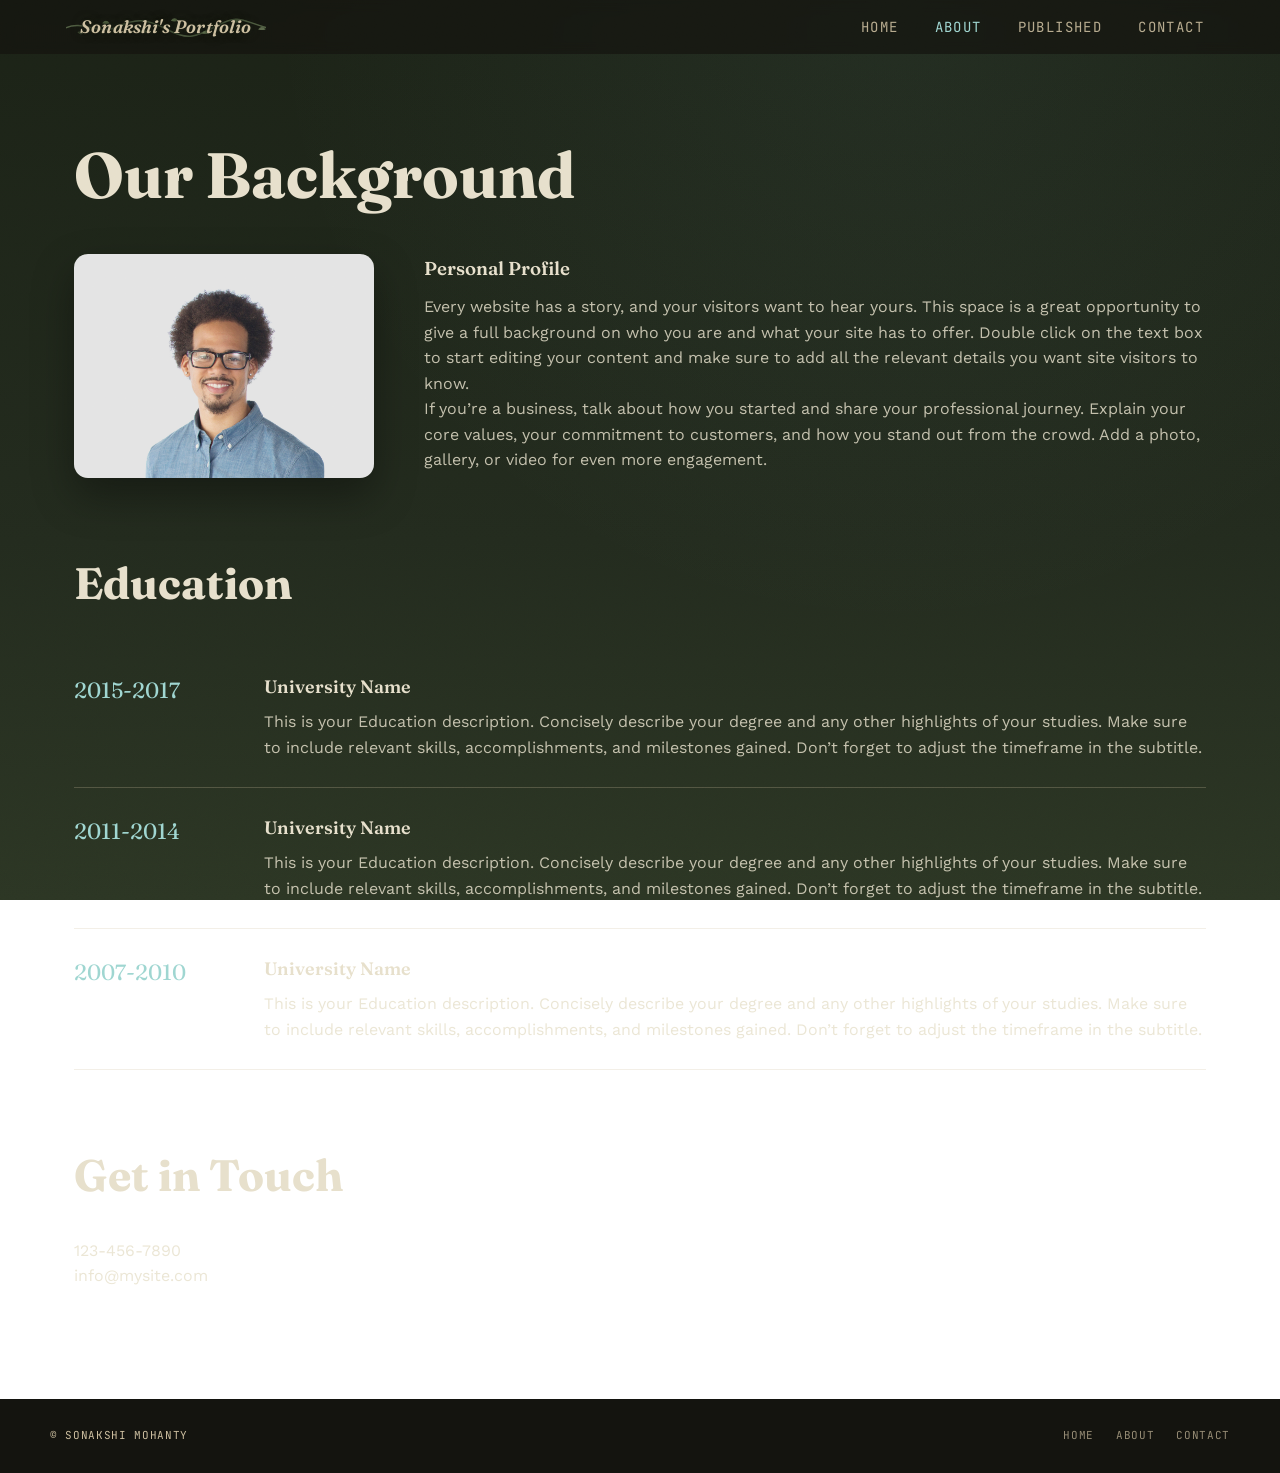
==== about.html @ 98fb1673 "Initial commit: Sonakshi portfolio static site. Co-authored-by: Cursor <cursoragent@cursor.com>" ====
<!DOCTYPE html>
<html lang="en">
<head>
  <meta charset="UTF-8" />
  <meta name="viewport" content="width=device-width, initial-scale=1.0" />
  <title>ABOUT | Sonakshi's Portfolio</title>
  <link rel="icon" href="assets/fb96c1_79ef72436056467489d13484bd63ab14.png" />
  <link href="https://fonts.googleapis.com/css2?family=Fraunces:opsz,wght@9..144,400;9..144,600;9..144,700&family=JetBrains+Mono:wght@400;500;700&family=Work+Sans:wght@400;500&display=swap" rel="stylesheet" />
  <link rel="stylesheet" href="css/style.css" />
</head>
<body>
  <header class="site-header">
    <div class="inner">
      <a class="logo" href="index.html">
        <span class="logo-vine-wrap">
          <svg class="logo-vine" viewBox="0 0 320 40" xmlns="http://www.w3.org/2000/svg" aria-hidden="true">
            <path d="M-2,22 C28,8 52,34 82,20 S128,6 162,24 S208,36 242,18 S278,8 324,22" fill="none" stroke="#4c5a3f" stroke-width="2.4" stroke-linecap="round"/>
            <path d="M-2,22 C28,8 52,34 82,20 S128,6 162,24 S208,36 242,18 S278,8 324,22" fill="none" stroke="#6f7f5c" stroke-width="1" stroke-linecap="round" opacity="0.55"/>
            <path d="M18,28 Q24,36 30,28 Q24,26 18,28" fill="#4c5a3f" opacity="0.8"/>
            <path d="M58,14 Q64,6 70,14 Q64,16 58,14" fill="#5a6b48"/>
            <path d="M118,28 Q124,20 130,28 Q124,30 118,28" fill="#6f7f5c"/>
            <path d="M168,10 Q174,2 180,10 Q174,12 168,10" fill="#5a6b48"/>
            <path d="M218,30 Q224,22 230,30 Q224,32 218,30" fill="#7a8f64"/>
            <path d="M268,12 Q274,4 280,12 Q274,14 268,12" fill="#5a6b48"/>
            <path d="M308,24 Q314,16 320,24 Q314,26 308,24" fill="#6f7f5c" opacity="0.85"/>
          </svg>
          <span class="logo-text">Sonakshi's Portfolio</span>
        </span>
      </a>
      <button class="nav-toggle" aria-label="Toggle navigation">&#9776;</button>
      <nav class="site-nav">
        <ul>
          <li><a href="index.html">HOME</a></li>
          <li><a class="active" href="about.html">ABOUT</a></li>
          <li><a href="published.html">PUBLISHED</a></li>
          <li><a href="contact.html">CONTACT</a></li>
        </ul>
      </nav>
    </div>
  </header>

  <main class="page">
    <h1 class="page-title">Our Background</h1>

    <section class="about-top">
      <img src="assets/a3c153_52445da233db4ab6ba88eab5b99650de.jpg" alt="Portrait" />
      <div>
        <h3>Personal Profile</h3>
        <p>Every website has a story, and your visitors want to hear yours. This space is a great opportunity to give a full background on who you are and what your site has to offer. Double click on the text box to start editing your content and make sure to add all the relevant details you want site visitors to know.</p>
        <p>If you&rsquo;re a business, talk about how you started and share your professional journey. Explain your core values, your commitment to customers, and how you stand out from the crowd. Add a photo, gallery, or video for even more engagement.</p>
      </div>
    </section>

    <section style="margin-top:70px;">
      <h2 class="page-title" style="font-size:clamp(30px,4vw,44px);">Education</h2>

      <div class="edu-item">
        <div class="years">2015-2017</div>
        <div>
          <h3>University Name</h3>
          <p>This is your Education description. Concisely describe your degree and any other highlights of your studies. Make sure to include relevant skills, accomplishments, and milestones gained. Don&rsquo;t forget to adjust the timeframe in the subtitle.</p>
        </div>
      </div>

      <div class="edu-item">
        <div class="years">2011-2014</div>
        <div>
          <h3>University Name</h3>
          <p>This is your Education description. Concisely describe your degree and any other highlights of your studies. Make sure to include relevant skills, accomplishments, and milestones gained. Don&rsquo;t forget to adjust the timeframe in the subtitle.</p>
        </div>
      </div>

      <div class="edu-item">
        <div class="years">2007-2010</div>
        <div>
          <h3>University Name</h3>
          <p>This is your Education description. Concisely describe your degree and any other highlights of your studies. Make sure to include relevant skills, accomplishments, and milestones gained. Don&rsquo;t forget to adjust the timeframe in the subtitle.</p>
        </div>
      </div>
    </section>

    <section style="margin-top:70px;">
      <h2 class="page-title" style="font-size:clamp(30px,4vw,44px);">Get in Touch</h2>
      <p>123-456-7890<br />info@mysite.com</p>
    </section>
  </main>

  <footer class="site-footer">
    <div class="inner">
      <span>&copy; Sonakshi Mohanty</span>
      <nav>
        <a href="index.html">Home</a>
        <a href="about.html">About</a>
        <a href="contact.html">Contact</a>
      </nav>
    </div>
  </footer>

  <script src="js/main.js"></script>
</body>
</html>
---- css/style.css ----
/* ============================================================
   Sonakshi's Portfolio — inner pages
   Forest palette shared with the SZA-inspired home page
   ============================================================ */

:root {
  --forest: #232b1e;
  --forest-deep: #1b2216;
  --moss: #4c5a3f;
  --moss-light: #6f7f5c;
  --dust: #cdbfa0;
  --glow: #9fd6d1;
  --ink: #14140f;
  --paper: #e7e0cc;
  --cream: #fbf7ec;
  --serif: 'Fraunces', Georgia, serif;
  --sans: 'Work Sans', 'Helvetica Neue', sans-serif;
  --mono: 'JetBrains Mono', monospace;
}

* { margin: 0; padding: 0; box-sizing: border-box; }

html { scroll-behavior: smooth; }

body {
  font-family: var(--sans);
  color: var(--paper);
  background:
    radial-gradient(ellipse at 70% 0%, rgba(159, 214, 209, 0.06), transparent 50%),
    linear-gradient(180deg, var(--forest-deep) 0%, var(--forest) 60%, #2c3624 100%);
  background-attachment: fixed;
  line-height: 1.6;
  -webkit-font-smoothing: antialiased;
  min-height: 100vh;
  display: flex;
  flex-direction: column;
  position: relative;
}

/* film grain overlay to match the home page */
body::after {
  content: "";
  position: fixed;
  inset: 0;
  pointer-events: none;
  z-index: 999;
  opacity: 0.06;
  background-image: url("data:image/svg+xml,%3Csvg xmlns='http://www.w3.org/2000/svg' width='120' height='120'%3E%3Cfilter id='n'%3E%3CfeTurbulence type='fractalNoise' baseFrequency='0.9' numOctaves='2' stitchTiles='stitch'/%3E%3C/filter%3E%3Crect width='100%25' height='100%25' filter='url(%23n)'/%3E%3C/svg%3E");
  mix-blend-mode: overlay;
}

main { flex: 1; }

img { max-width: 100%; display: block; }

a { color: inherit; text-decoration: none; }

/* ---------------- Header / Nav ---------------- */

.site-header {
  position: sticky;
  top: 0;
  z-index: 100;
  background: rgba(20, 20, 15, 0.75);
  backdrop-filter: blur(6px);
}

.site-header .inner {
  max-width: 1180px;
  margin: 0 auto;
  padding: 14px 24px;
  display: flex;
  align-items: center;
  justify-content: space-between;
}

.logo {
  display: inline-flex;
  align-items: center;
  color: var(--dust);
}

.logo-vine-wrap {
  position: relative;
  display: inline-block;
  line-height: 1.2;
  padding: 2px 6px;
}

.logo-text {
  position: relative;
  z-index: 2;
  font-family: var(--serif);
  font-size: 18px;
  font-weight: 600;
  font-style: italic;
  letter-spacing: 0.01em;
  color: var(--dust);
  white-space: nowrap;
  text-shadow:
    0 0 10px rgba(35, 43, 30, 0.95),
    0 1px 4px rgba(20, 20, 15, 0.85),
    1px 0 2px rgba(35, 43, 30, 0.5),
    -1px 0 2px rgba(35, 43, 30, 0.5);
}

.logo-vine {
  position: absolute;
  left: -8px;
  right: -8px;
  top: 50%;
  transform: translateY(-50%);
  width: calc(100% + 16px);
  height: 36px;
  z-index: 1;
  pointer-events: none;
  opacity: 0.93;
}

.site-nav ul {
  display: flex;
  gap: 32px;
  list-style: none;
  align-items: center;
}

.site-nav a {
  font-family: var(--mono);
  font-size: 14px;
  letter-spacing: 0.1em;
  text-transform: uppercase;
  color: var(--dust);
  opacity: 0.88;
  padding: 6px 2px;
  transition: opacity 0.15s ease, color 0.15s ease;
}

.site-nav a:hover { opacity: 1; }

.site-nav a.active { opacity: 1; color: var(--glow); }

.nav-toggle {
  display: none;
  background: none;
  border: none;
  font-size: 26px;
  color: var(--dust);
  cursor: pointer;
  line-height: 1;
}

/* ---------------- Generic page shells ---------------- */

.page {
  max-width: 1180px;
  margin: 0 auto;
  padding: 70px 24px 110px;
  width: 100%;
}

.page-title {
  font-family: var(--serif);
  font-weight: 700;
  font-size: clamp(38px, 5vw, 64px);
  margin-bottom: 28px;
  color: var(--paper);
}

.page p { color: rgba(231, 224, 204, 0.82); }

.page h3 { font-family: var(--serif); font-weight: 600; color: var(--paper); }

/* ---------------- Case study layout ---------------- */

.case-hero {
  padding: 84px 24px 120px;
  position: relative;
}

.case-hero .inner { max-width: 980px; margin: 0 auto; }

.case-hero h1 {
  font-family: var(--serif);
  font-weight: 700;
  font-size: clamp(34px, 4.6vw, 58px);
  line-height: 1.08;
  margin-bottom: 14px;
  color: var(--paper);
  text-shadow: 0 2px 24px rgba(0, 0, 0, 0.4);
}

.case-hero .subtitle {
  font-size: 17px;
  color: rgba(231, 224, 204, 0.75);
  max-width: 720px;
}

.case-meta {
  max-width: 980px;
  margin: 44px auto 0;
  display: grid;
  grid-template-columns: repeat(auto-fit, minmax(170px, 1fr));
  gap: 26px;
}

.case-meta .item h4 {
  font-family: var(--mono);
  font-size: 11px;
  text-transform: uppercase;
  letter-spacing: 0.12em;
  color: var(--glow);
  margin-bottom: 6px;
}

.case-meta .item p { font-size: 15px; line-height: 1.5; color: var(--paper); }

/* case study content floats as a cream card over the forest */
.case-body {
  max-width: 940px;
  margin: -60px auto 70px;
  padding: 60px clamp(24px, 5vw, 64px);
  background: var(--paper);
  color: var(--ink);
  border-radius: 22px;
  box-shadow: 0 30px 60px rgba(0, 0, 0, 0.35);
  position: relative;
  z-index: 2;
}

.case-body section { margin-bottom: 70px; }

.case-body section:last-child { margin-bottom: 0; }

.case-body h2 {
  font-family: var(--serif);
  font-weight: 700;
  font-size: clamp(28px, 3.2vw, 38px);
  margin-bottom: 22px;
  padding-bottom: 12px;
  border-bottom: 3px solid var(--moss-light);
  color: var(--ink);
}

.case-body h3 {
  font-family: var(--serif);
  font-size: 22px;
  font-weight: 600;
  margin: 34px 0 12px;
  color: var(--ink);
}

.case-body h4 {
  font-family: var(--mono);
  font-size: 12px;
  font-weight: 700;
  text-transform: uppercase;
  letter-spacing: 0.08em;
  margin: 28px 0 10px;
  color: var(--moss);
}

.case-body p { margin-bottom: 14px; font-size: 16.5px; color: #26261e; }

.case-body ul, .case-body ol {
  margin: 0 0 16px 24px;
  font-size: 16.5px;
  color: #26261e;
}

.case-body li { margin-bottom: 7px; }

.case-body figure { margin: 26px 0; }

.case-body figure img {
  width: 100%;
  border-radius: 10px;
  box-shadow: 0 8px 24px rgba(20, 20, 15, 0.14);
}

.case-body figcaption {
  font-family: var(--mono);
  font-size: 11px;
  letter-spacing: 0.05em;
  text-transform: uppercase;
  color: var(--moss);
  text-align: center;
  margin-top: 12px;
}

.img-pair {
  display: grid;
  grid-template-columns: 1fr 1fr;
  gap: 20px;
  margin: 26px 0;
}

.img-pair figure { margin: 0; }

blockquote {
  border-left: 4px solid var(--moss-light);
  background: rgba(76, 90, 63, 0.1);
  border-radius: 0 10px 10px 0;
  padding: 14px 20px;
  margin: 14px 0;
  font-style: italic;
  color: #33332a;
}

.stat-row {
  display: grid;
  grid-template-columns: repeat(auto-fit, minmax(200px, 1fr));
  gap: 26px;
  margin: 30px 0;
}

.stat {
  background: var(--forest);
  color: var(--paper);
  padding: 28px 22px;
  text-align: center;
  border-radius: 14px;
}

.stat .num {
  font-family: var(--serif);
  font-weight: 700;
  font-size: 44px;
  line-height: 1.1;
  margin-bottom: 10px;
  color: var(--glow);
}

.stat p { font-size: 13.5px; margin: 0; color: rgba(231, 224, 204, 0.85); }

.numbered-findings { counter-reset: finding; list-style: none; margin-left: 0; }

.numbered-findings li {
  counter-increment: finding;
  padding: 14px 0 14px 62px;
  position: relative;
  border-bottom: 1px solid rgba(76, 90, 63, 0.3);
  font-size: 17px;
}

.numbered-findings li::before {
  content: "0" counter(finding) ".";
  position: absolute;
  left: 0;
  top: 10px;
  font-family: var(--serif);
  font-size: 26px;
  color: var(--moss-light);
}

.interview-card {
  background: var(--cream);
  border: 1px solid rgba(76, 90, 63, 0.25);
  border-radius: 14px;
  padding: 20px 22px;
  margin: 16px 0;
}

.interview-card h4 {
  margin: 0 0 8px;
  text-transform: none;
  letter-spacing: 0;
  font-family: var(--serif);
  font-size: 17px;
  color: var(--ink);
}

.case-nav {
  max-width: 940px;
  margin: 0 auto;
  padding: 0 24px 80px;
  display: flex;
  justify-content: space-between;
  font-family: var(--mono);
  font-size: 12px;
  letter-spacing: 0.06em;
  text-transform: uppercase;
}

.case-nav a {
  color: var(--dust);
  opacity: 0.8;
  border-bottom: 1px solid transparent;
  transition: opacity 0.15s ease;
}

.case-nav a:hover { opacity: 1; border-color: var(--dust); }

/* ---------------- About page ---------------- */

.about-top {
  display: grid;
  grid-template-columns: 300px 1fr;
  gap: 50px;
  align-items: start;
}

.about-top img { border-radius: 14px; box-shadow: 0 18px 40px rgba(0, 0, 0, 0.35); }

.about-top h3 { margin-bottom: 10px; }

.edu-item {
  display: grid;
  grid-template-columns: 160px 1fr;
  gap: 30px;
  padding: 26px 0;
  border-bottom: 1px solid rgba(205, 191, 160, 0.25);
}

.edu-item .years {
  font-family: var(--serif);
  font-size: 22px;
  color: var(--glow);
}

.edu-item h3 { font-size: 18px; margin-bottom: 8px; }

.section-heading {
  font-family: var(--serif);
  font-weight: 700;
  font-size: clamp(30px, 4vw, 44px);
  margin-bottom: 32px;
  color: var(--paper);
}

.pub-item h3 {
  font-size: clamp(17px, 2vw, 20px);
  line-height: 1.35;
  margin-bottom: 12px;
}

.citation {
  font-size: 15px;
  line-height: 1.65;
  color: rgba(231, 224, 204, 0.88);
  margin-bottom: 6px;
}

.citation strong { color: var(--glow); font-weight: 600; }

.citation-meta {
  font-family: var(--mono);
  font-size: 12px;
  letter-spacing: 0.02em;
  color: rgba(231, 224, 204, 0.72);
  margin-bottom: 4px;
}

.citation-meta a {
  color: var(--glow);
  text-decoration: underline;
  text-underline-offset: 3px;
}

.citation-meta a:hover { opacity: 0.85; }

.pub-summary {
  margin-top: 14px;
  font-size: 15px;
  line-height: 1.65;
  color: rgba(231, 224, 204, 0.78);
  max-width: 680px;
}

/* ---------------- Contact page ---------------- */

.contact-grid {
  display: grid;
  grid-template-columns: 1fr 1.2fr;
  gap: 60px;
  margin-top: 40px;
}

.contact-info h2 {
  font-family: var(--serif);
  font-weight: 600;
  font-size: 32px;
  margin-bottom: 22px;
  color: var(--paper);
}

.contact-info .row { margin-bottom: 18px; }

.contact-info .row h4 {
  font-family: var(--mono);
  font-size: 11px;
  text-transform: uppercase;
  letter-spacing: 0.1em;
  color: var(--glow);
  margin-bottom: 4px;
}

.contact-info .row img { filter: invert(0.9) sepia(0.2); }

.contact-form label {
  display: block;
  font-family: var(--mono);
  font-size: 11px;
  letter-spacing: 0.08em;
  text-transform: uppercase;
  color: var(--dust);
  margin: 18px 0 6px;
}

.contact-form input,
.contact-form textarea {
  width: 100%;
  border: none;
  border-bottom: 1px solid rgba(205, 191, 160, 0.5);
  background: transparent;
  padding: 8px 2px;
  font-size: 15px;
  font-family: var(--sans);
  color: var(--paper);
  outline: none;
  transition: border-color 0.15s ease;
}

.contact-form input:focus,
.contact-form textarea:focus { border-color: var(--glow); }

.contact-form textarea { min-height: 110px; resize: vertical; }

.contact-form .two-col {
  display: grid;
  grid-template-columns: 1fr 1fr;
  gap: 26px;
}

.contact-form button {
  margin-top: 28px;
  font-family: var(--mono);
  font-size: 11px;
  letter-spacing: 0.08em;
  text-transform: uppercase;
  background: none;
  color: var(--dust);
  border: 1.5px solid var(--dust);
  padding: 12px 44px;
  border-radius: 999px;
  cursor: pointer;
  transition: background 0.15s ease, color 0.15s ease;
}

.contact-form button:hover { background: var(--dust); color: var(--ink); }

.form-note { margin-top: 14px; font-size: 14px; color: var(--glow); display: none; }

/* ---------------- Placeholder pages ---------------- */

.placeholder {
  min-height: 46vh;
  display: flex;
  flex-direction: column;
  justify-content: center;
  align-items: center;
  text-align: center;
  padding: 60px 24px;
}

.placeholder h1 {
  font-family: var(--serif);
  font-weight: 700;
  font-size: clamp(38px, 5vw, 60px);
  margin-bottom: 16px;
  color: var(--paper);
}

.placeholder p {
  font-family: var(--mono);
  font-size: 13px;
  letter-spacing: 0.06em;
  text-transform: uppercase;
  color: rgba(231, 224, 204, 0.65);
}

.placeholder img { border-radius: 14px; }

/* ---------------- Footer ---------------- */

.site-footer {
  background: var(--ink);
  color: var(--dust);
  padding: 28px 24px;
  position: relative;
  z-index: 2;
}

.site-footer .inner {
  max-width: 1180px;
  margin: 0 auto;
  display: flex;
  flex-wrap: wrap;
  gap: 16px;
  align-items: center;
  justify-content: space-between;
  font-family: var(--mono);
  font-size: 11px;
  letter-spacing: 0.06em;
  text-transform: uppercase;
}

.site-footer nav { display: flex; gap: 22px; }

.site-footer a { opacity: 0.7; }

.site-footer a:hover { opacity: 1; }

/* ---------------- Responsive ---------------- */

@media (max-width: 860px) {
  .about-top, .contact-grid { grid-template-columns: 1fr; }
  .edu-item { grid-template-columns: 1fr; gap: 6px; }
  .case-body { margin-top: -40px; }
}

@media (max-width: 640px) {
  .nav-toggle { display: block; }

  .site-nav {
    display: none;
    position: absolute;
    top: 100%;
    left: 0;
    right: 0;
    background: rgba(20, 20, 15, 0.97);
    box-shadow: 0 10px 20px rgba(0, 0, 0, 0.3);
  }

  .site-nav.open { display: block; }

  .site-nav ul {
    flex-direction: column;
    gap: 0;
    padding: 10px 0;
  }

  .site-nav li { width: 100%; text-align: center; }

  .site-nav a { display: block; padding: 12px; }

  .logo-text { font-size: 15px; }
  .logo-vine { height: 30px; left: -4px; right: -4px; width: calc(100% + 8px); }

  .img-pair { grid-template-columns: 1fr; }
}
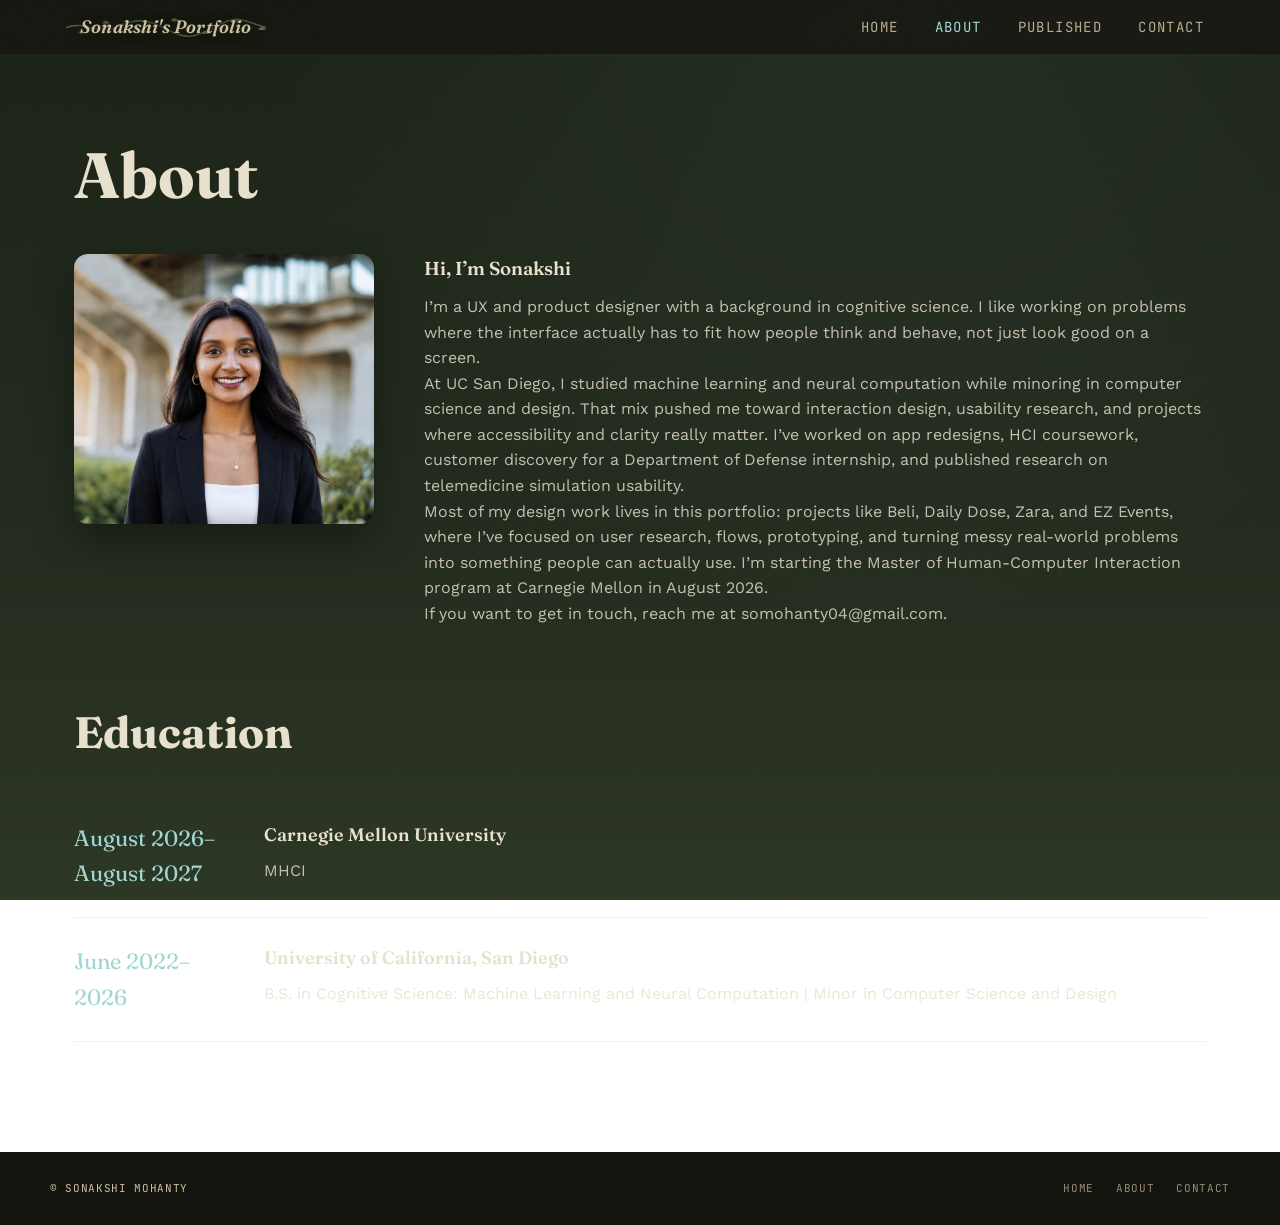
==== commit 09da761f: "Update About and Contact with portrait, education, and email. Add personal bio summary, CMU and UCSD" ====
--- a/about.html
+++ b/about.html
@@ -4,7 +4,7 @@
   <meta charset="UTF-8" />
   <meta name="viewport" content="width=device-width, initial-scale=1.0" />
   <title>ABOUT | Sonakshi's Portfolio</title>
-  <link rel="icon" href="assets/fb96c1_79ef72436056467489d13484bd63ab14.png" />
+  <link rel="icon" href="assets/favicon.svg" type="image/svg+xml" />
   <link href="https://fonts.googleapis.com/css2?family=Fraunces:opsz,wght@9..144,400;9..144,600;9..144,700&family=JetBrains+Mono:wght@400;500;700&family=Work+Sans:wght@400;500&display=swap" rel="stylesheet" />
   <link rel="stylesheet" href="css/style.css" />
 </head>
@@ -40,14 +40,16 @@
   </header>
 
   <main class="page">
-    <h1 class="page-title">Our Background</h1>
+    <h1 class="page-title">About</h1>
 
     <section class="about-top">
-      <img src="assets/a3c153_52445da233db4ab6ba88eab5b99650de.jpg" alt="Portrait" />
+      <img src="assets/sonakshi-portrait.jpg" alt="Sonakshi Mohanty" />
       <div>
-        <h3>Personal Profile</h3>
-        <p>Every website has a story, and your visitors want to hear yours. This space is a great opportunity to give a full background on who you are and what your site has to offer. Double click on the text box to start editing your content and make sure to add all the relevant details you want site visitors to know.</p>
-        <p>If you&rsquo;re a business, talk about how you started and share your professional journey. Explain your core values, your commitment to customers, and how you stand out from the crowd. Add a photo, gallery, or video for even more engagement.</p>
+        <h3>Hi, I&rsquo;m Sonakshi</h3>
+        <p>I&rsquo;m a UX and product designer with a background in cognitive science. I like working on problems where the interface actually has to fit how people think and behave, not just look good on a screen.</p>
+        <p>At UC San Diego, I studied machine learning and neural computation while minoring in computer science and design. That mix pushed me toward interaction design, usability research, and projects where accessibility and clarity really matter. I&rsquo;ve worked on app redesigns, HCI coursework, customer discovery for a Department of Defense internship, and published research on telemedicine simulation usability.</p>
+        <p>Most of my design work lives in this portfolio: projects like Beli, Daily Dose, Zara, and EZ Events, where I&rsquo;ve focused on user research, flows, prototyping, and turning messy real-world problems into something people can actually use. I&rsquo;m starting the Master of Human-Computer Interaction program at Carnegie Mellon in August 2026.</p>
+        <p>If you want to get in touch, reach me at <a href="mailto:somohanty04@gmail.com">somohanty04@gmail.com</a>.</p>
       </div>
     </section>
 
@@ -55,33 +57,20 @@
       <h2 class="page-title" style="font-size:clamp(30px,4vw,44px);">Education</h2>
 
       <div class="edu-item">
-        <div class="years">2015-2017</div>
+        <div class="years">August 2026&ndash;August 2027</div>
         <div>
-          <h3>University Name</h3>
-          <p>This is your Education description. Concisely describe your degree and any other highlights of your studies. Make sure to include relevant skills, accomplishments, and milestones gained. Don&rsquo;t forget to adjust the timeframe in the subtitle.</p>
+          <h3>Carnegie Mellon University</h3>
+          <p>MHCI</p>
         </div>
       </div>
 
       <div class="edu-item">
-        <div class="years">2011-2014</div>
+        <div class="years">June 2022&ndash;2026</div>
         <div>
-          <h3>University Name</h3>
-          <p>This is your Education description. Concisely describe your degree and any other highlights of your studies. Make sure to include relevant skills, accomplishments, and milestones gained. Don&rsquo;t forget to adjust the timeframe in the subtitle.</p>
+          <h3>University of California, San Diego</h3>
+          <p>B.S. in Cognitive Science: Machine Learning and Neural Computation | Minor in Computer Science and Design</p>
         </div>
       </div>
-
-      <div class="edu-item">
-        <div class="years">2007-2010</div>
-        <div>
-          <h3>University Name</h3>
-          <p>This is your Education description. Concisely describe your degree and any other highlights of your studies. Make sure to include relevant skills, accomplishments, and milestones gained. Don&rsquo;t forget to adjust the timeframe in the subtitle.</p>
-        </div>
-      </div>
-    </section>
-
-    <section style="margin-top:70px;">
-      <h2 class="page-title" style="font-size:clamp(30px,4vw,44px);">Get in Touch</h2>
-      <p>123-456-7890<br />info@mysite.com</p>
     </section>
   </main>
 
--- a/css/style.css
+++ b/css/style.css
@@ -296,6 +296,218 @@
 
 .img-pair figure { margin: 0; }
 
+/* Case study image sizing (Beli, Zara, etc.) */
+.beli-case .case-body figure,
+.zara-case .case-body figure,
+.daily-dose-case .case-body figure {
+  margin: 28px auto;
+  padding: 18px;
+  background: rgba(76, 90, 63, 0.07);
+  border-radius: 14px;
+  display: flex;
+  flex-direction: column;
+  justify-content: center;
+  align-items: center;
+  width: 100%;
+}
+
+.beli-case .case-body figure figcaption,
+.zara-case .case-body figure figcaption,
+.daily-dose-case .case-body figure figcaption {
+  width: 100%;
+  max-width: 720px;
+  margin-top: 14px;
+}
+
+.beli-case .case-body figure img,
+.zara-case .case-body figure img,
+.daily-dose-case .case-body figure img {
+  width: auto;
+  max-width: min(100%, 720px);
+  max-height: 520px;
+  height: auto;
+  object-fit: contain;
+  margin: 0 auto;
+}
+
+.beli-case .case-body figure.figure-cover,
+.zara-case .case-body figure.figure-cover,
+.daily-dose-case .case-body figure.figure-cover {
+  max-width: 720px;
+}
+
+.beli-case .case-body figure.figure-cover img,
+.zara-case .case-body figure.figure-cover img,
+.daily-dose-case .case-body figure.figure-cover img {
+  max-width: 100%;
+  max-height: 480px;
+}
+
+/* Horizontal diagrams, flows, before/after — full content width on own line */
+.beli-case .case-body figure.figure-wide,
+.zara-case .case-body figure.figure-wide,
+.daily-dose-case .case-body figure.figure-wide {
+  width: 100%;
+  max-width: 100%;
+  padding: 20px 24px;
+  margin: 32px 0;
+}
+
+.beli-case .case-body figure.figure-wide img,
+.zara-case .case-body figure.figure-wide img,
+.daily-dose-case .case-body figure.figure-wide img {
+  width: 100%;
+  max-width: 100%;
+  max-height: none;
+  height: auto;
+}
+
+.beli-case .case-body figure.figure-photo,
+.daily-dose-case .case-body figure.figure-photo {
+  max-width: min(100%, 680px);
+}
+
+.beli-case .case-body figure.figure-photo img,
+.daily-dose-case .case-body figure.figure-photo img {
+  width: 100%;
+  max-width: min(100%, 720px);
+  max-height: 420px;
+  object-fit: cover;
+  border-radius: 8px;
+}
+
+.beli-case .case-body figure.figure-phone,
+.zara-case .case-body figure.figure-screen,
+.daily-dose-case .case-body figure.figure-phone {
+  max-width: min(100%, 440px);
+}
+
+.beli-case .case-body figure.figure-phone img,
+.zara-case .case-body figure.figure-screen img,
+.daily-dose-case .case-body figure.figure-phone img {
+  max-width: 100%;
+  max-height: 720px;
+}
+
+.beli-case .img-pair,
+.zara-case .img-pair,
+.daily-dose-case .img-pair {
+  grid-template-columns: repeat(2, minmax(0, 380px));
+  justify-content: center;
+  gap: 28px;
+  max-width: 820px;
+  margin-left: auto;
+  margin-right: auto;
+}
+
+.beli-case .img-pair figure,
+.zara-case .img-pair figure,
+.daily-dose-case .img-pair figure {
+  padding: 18px;
+}
+
+.beli-case .img-pair figure,
+.daily-dose-case .img-pair figure {
+  min-height: 520px;
+}
+
+.zara-case .img-pair figure {
+  min-height: 0;
+}
+
+.beli-case .img-pair figure img,
+.zara-case .img-pair figure img,
+.daily-dose-case .img-pair figure img {
+  max-width: 100%;
+  max-height: 680px;
+}
+
+/* Zara — smaller standalone charts */
+.zara-case .case-body figure.figure-compact {
+  width: auto;
+  max-width: min(100%, 480px);
+  padding: 16px 20px;
+}
+
+.zara-case .case-body figure.figure-compact img {
+  width: auto;
+  max-width: 100%;
+  max-height: 320px;
+}
+
+/* Zara — larger side-by-side menu bar screenshots */
+.zara-case .img-pair.img-pair-lg {
+  max-width: 100%;
+  grid-template-columns: repeat(2, minmax(0, 1fr));
+  gap: 24px;
+}
+
+.zara-case .img-pair.img-pair-lg figure img {
+  width: 100%;
+  max-width: 100%;
+  max-height: none;
+}
+
+@media (min-width: 900px) {
+  .beli-case .case-body,
+  .zara-case .case-body,
+  .daily-dose-case .case-body {
+    max-width: 980px;
+    padding-left: 48px;
+    padding-right: 48px;
+  }
+
+  .beli-case .case-body figure.figure-phone,
+  .zara-case .case-body figure.figure-screen,
+  .daily-dose-case .case-body figure.figure-phone {
+    max-width: min(100%, 460px);
+  }
+
+  .beli-case .img-pair,
+  .zara-case .img-pair,
+  .daily-dose-case .img-pair {
+    grid-template-columns: repeat(2, minmax(0, 400px));
+    max-width: 860px;
+  }
+
+  .beli-case .img-pair figure img,
+  .zara-case .img-pair figure img,
+  .daily-dose-case .img-pair figure img {
+    max-height: 720px;
+  }
+
+  .zara-case .img-pair.img-pair-lg figure img {
+    max-height: none;
+  }
+}
+
+@media (max-width: 640px) {
+  .beli-case .img-pair,
+  .zara-case .img-pair,
+  .daily-dose-case .img-pair {
+    grid-template-columns: 1fr;
+    max-width: min(100%, 380px);
+  }
+
+  .beli-case .img-pair figure,
+  .zara-case .img-pair figure,
+  .daily-dose-case .img-pair figure {
+    min-height: 0;
+  }
+
+  .beli-case .case-body figure.figure-wide,
+  .zara-case .case-body figure.figure-wide,
+  .daily-dose-case .case-body figure.figure-wide {
+    padding: 14px;
+  }
+
+  .beli-case .case-body figure.figure-phone,
+  .zara-case .case-body figure.figure-screen,
+  .daily-dose-case .case-body figure.figure-phone {
+    max-width: min(100%, 340px);
+  }
+}
+
 blockquote {
   border-left: 4px solid var(--moss-light);
   background: rgba(76, 90, 63, 0.1);
@@ -367,6 +579,114 @@
   font-family: var(--serif);
   font-size: 17px;
   color: var(--ink);
+}
+
+.video-embed {
+  position: relative;
+  width: 100%;
+  max-width: 820px;
+  margin: 28px auto;
+  aspect-ratio: 16 / 9;
+  border-radius: 14px;
+  overflow: hidden;
+  box-shadow: 0 8px 24px rgba(20, 20, 15, 0.14);
+  background: #111;
+}
+
+.video-embed iframe {
+  position: absolute;
+  inset: 0;
+  width: 100%;
+  height: 100%;
+  border: 0;
+}
+
+.case-external-link {
+  display: inline-block;
+  margin: 8px 0 18px;
+  font-family: var(--mono);
+  font-size: 13px;
+  letter-spacing: 0.06em;
+  text-transform: uppercase;
+  color: var(--moss);
+  border-bottom: 1px solid rgba(76, 90, 63, 0.35);
+  transition: opacity 0.15s ease;
+}
+
+.case-external-link:hover { opacity: 0.75; }
+
+.case-body .design-decision {
+  background: rgba(76, 90, 63, 0.08);
+  border-left: 4px solid var(--moss-light);
+  border-radius: 0 12px 12px 0;
+  padding: 18px 22px;
+  margin: 24px 0;
+}
+
+.case-body .design-decision .principle-tag {
+  display: block;
+  font-family: var(--mono);
+  font-size: 10px;
+  letter-spacing: 0.1em;
+  text-transform: uppercase;
+  color: var(--moss);
+  margin-bottom: 8px;
+}
+
+.case-body .design-decision h4 {
+  margin: 0 0 10px;
+  font-family: var(--serif);
+  font-size: 17px;
+  font-weight: 600;
+  text-transform: none;
+  letter-spacing: 0;
+  color: var(--ink);
+}
+
+.case-body .design-decision p {
+  margin: 0 0 8px;
+  font-size: 15px;
+}
+
+.case-body .design-decision p:last-child {
+  margin-bottom: 0;
+}
+
+.case-body .todo-callout {
+  background: rgba(76, 90, 63, 0.08);
+  border: 1px dashed rgba(76, 90, 63, 0.35);
+  border-radius: 12px;
+  padding: 18px 22px;
+  margin: 28px 0 0;
+}
+
+.case-body .todo-callout h4,
+.case-hero .todo-callout h4 {
+  margin: 0 0 8px;
+  font-family: var(--mono);
+  font-size: 11px;
+  letter-spacing: 0.08em;
+  text-transform: uppercase;
+  color: var(--glow);
+}
+
+.case-hero .todo-callout {
+  background: rgba(231, 224, 204, 0.12);
+  border: 1px dashed rgba(231, 224, 204, 0.45);
+  border-radius: 12px;
+  padding: 18px 22px;
+  margin: 28px 0 0;
+}
+
+.case-hero .todo-callout p {
+  margin: 0;
+  font-size: 15px;
+  color: rgba(231, 224, 204, 0.9);
+}
+
+.case-body .todo-callout p {
+  margin: 0;
+  font-size: 15px;
 }
 
 .case-nav {
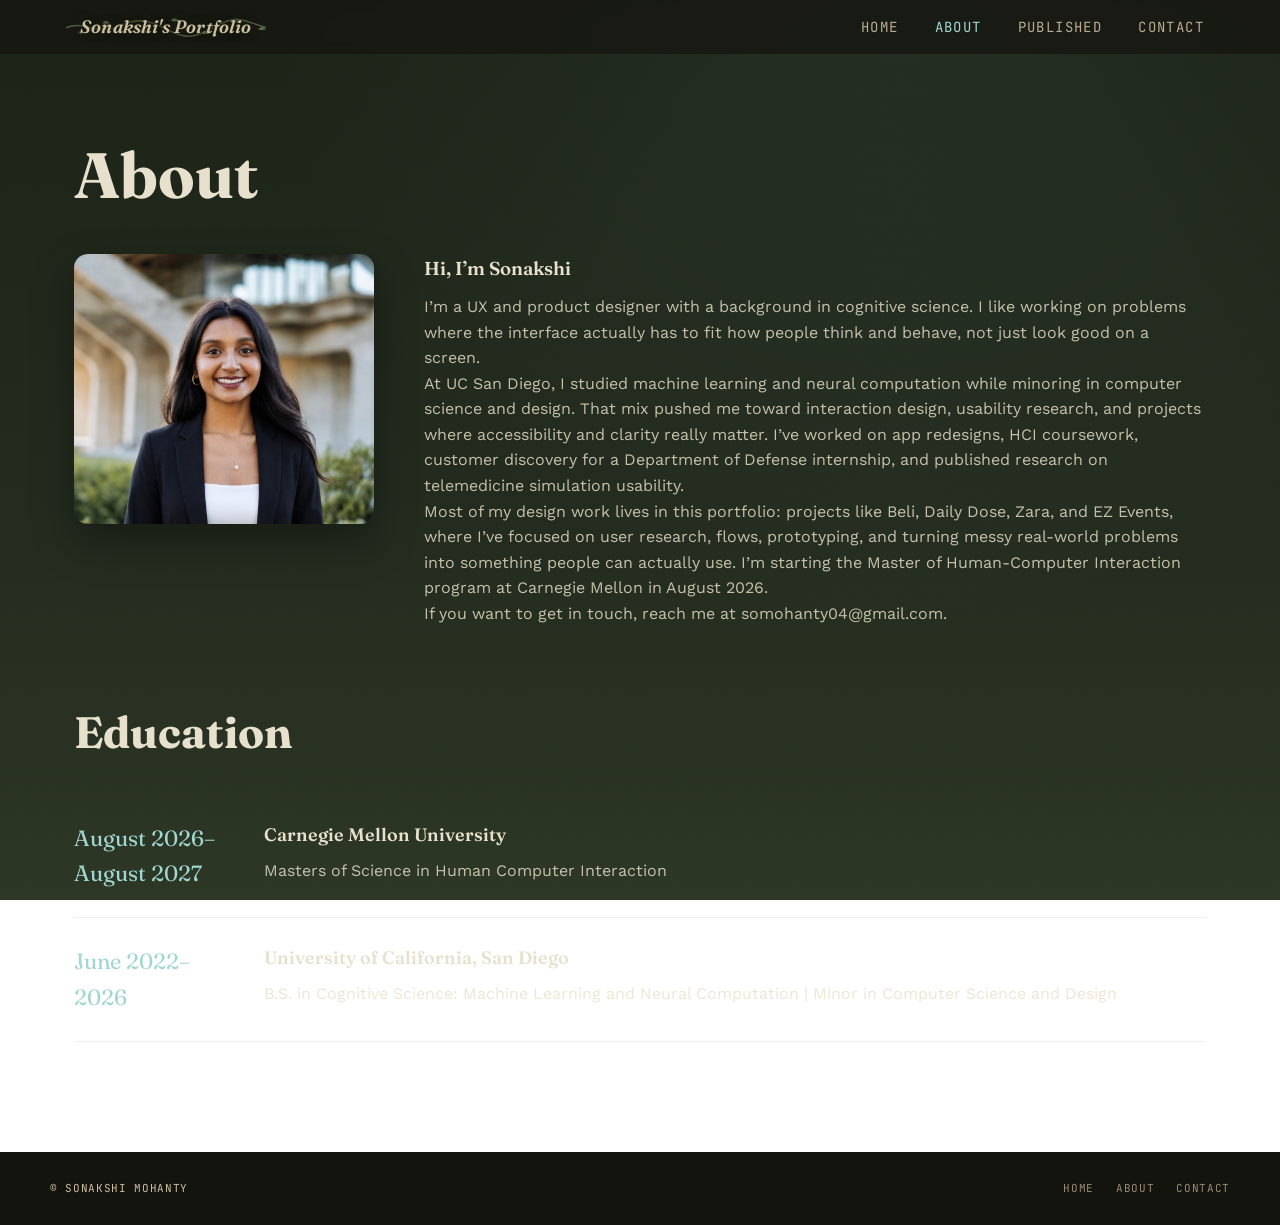
==== commit cdfe6297: "Spell out CMU degree title on About page. Replace MHCI abbreviation with full Masters of Science in " ====
--- a/about.html
+++ b/about.html
@@ -60,7 +60,7 @@
         <div class="years">August 2026&ndash;August 2027</div>
         <div>
           <h3>Carnegie Mellon University</h3>
-          <p>MHCI</p>
+          <p>Masters of Science in Human Computer Interaction</p>
         </div>
       </div>
 
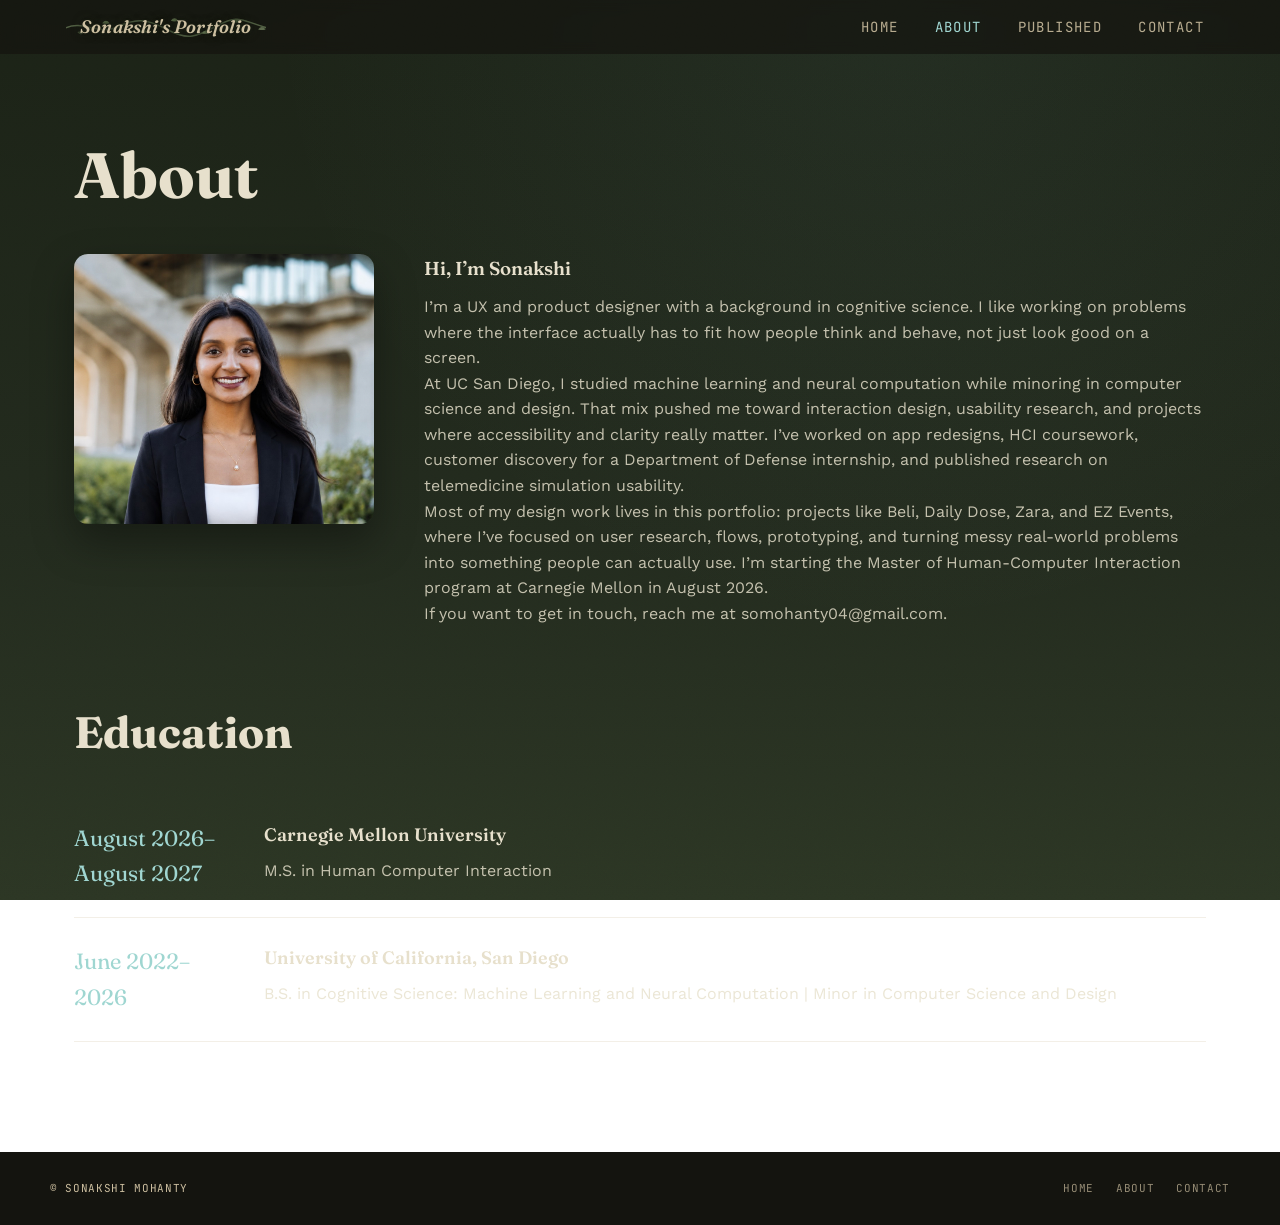
==== commit 3d97dfa5: "Use M.S. abbreviation for CMU degree on About page. Co-authored-by: Cursor <cursoragent@cursor.com>" ====
--- a/about.html
+++ b/about.html
@@ -60,7 +60,7 @@
         <div class="years">August 2026&ndash;August 2027</div>
         <div>
           <h3>Carnegie Mellon University</h3>
-          <p>Masters of Science in Human Computer Interaction</p>
+          <p>M.S. in Human Computer Interaction</p>
         </div>
       </div>
 
